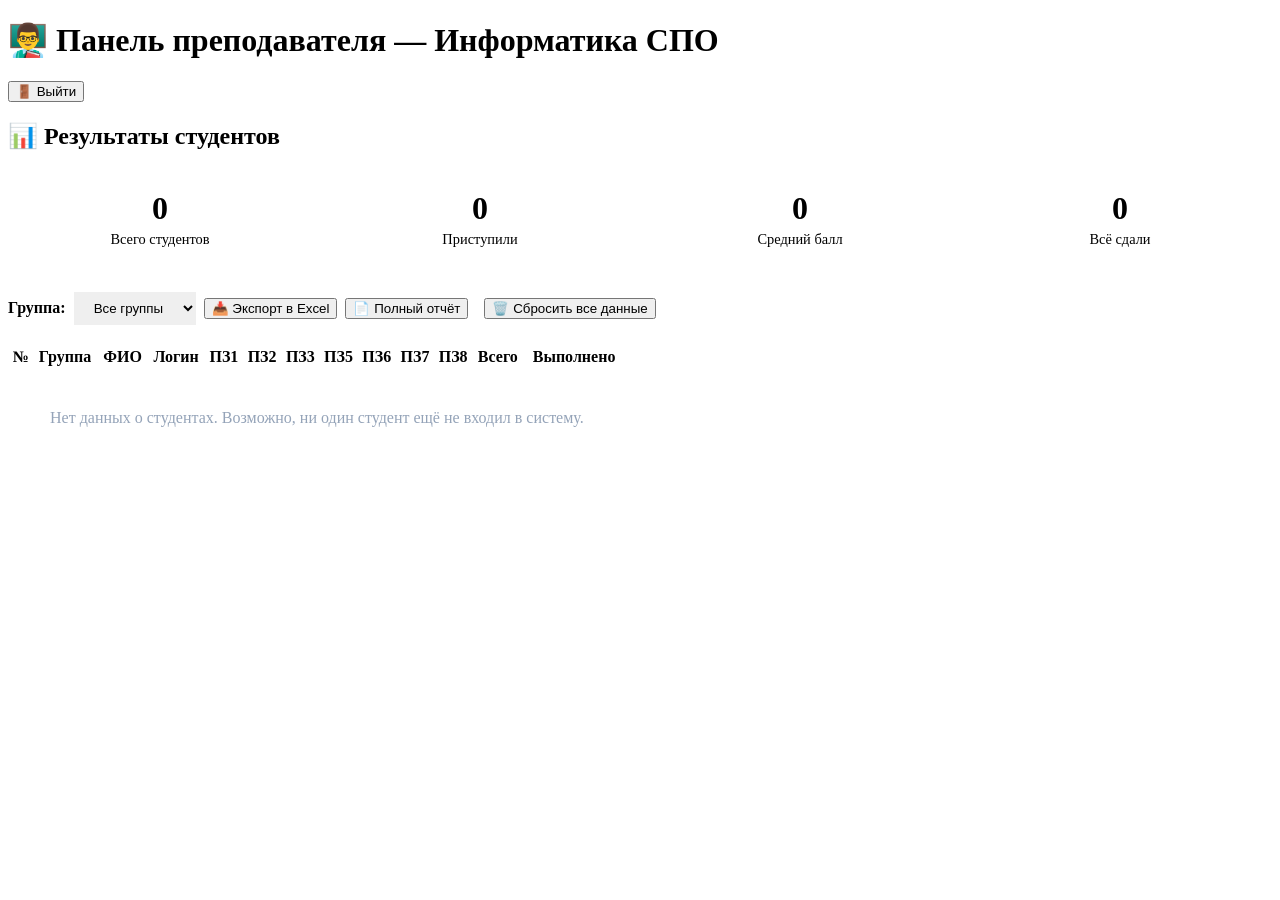
==== admin.html @ 25cdf8a9 "Add files via upload" ====
<!DOCTYPE html>
<html lang="ru">
<head>
    <meta charset="UTF-8">
    <meta name="viewport" content="width=device-width, initial-scale=1.0">
    <title>Панель преподавателя — Информатика СПО</title>
    <link rel="stylesheet" href="css/style.css">
    <style>
        .stats-grid {
            display: grid;
            grid-template-columns: repeat(4, 1fr);
            gap: 16px;
            margin-bottom: 24px;
        }
        .stat-card {
            background: white;
            border: 1px solid var(--border);
            border-radius: var(--radius);
            padding: 20px;
            text-align: center;
        }
        .stat-card .stat-value { font-size: 2em; font-weight: 700; color: var(--primary); }
        .stat-card .stat-label { color: var(--text-secondary); font-size: 0.9em; margin-top: 4px; }
        .group-filter { margin-bottom: 20px; display: flex; gap: 8px; align-items: center; flex-wrap: wrap; }
        .group-filter select { padding: 8px 16px; border: 1px solid var(--border); border-radius: var(--radius-sm); }
        .table-container { overflow-x: auto; }
        .btn-sm { padding: 6px 14px; font-size: 0.85em; }
        .green { color: #059669; font-weight: 600; }
        .yellow { color: #d97706; }
        .red { color: #dc2626; }
        .gray { color: #94a3b8; }
    </style>
</head>
<body>
    <header class="header">
        <h1>👨‍🏫 Панель преподавателя — Информатика СПО</h1>
        <div class="user-block">
            <span id="adminName"></span>
            <button class="btn btn-outline" onclick="logout()">🚪 Выйти</button>
        </div>
    </header>

    <div class="container" style="flex-direction:column;">
        <div class="main-content" style="width:100%;">
            <h2>📊 Результаты студентов</h2>
            
            <!-- Статистика -->
            <div class="stats-grid" id="statsGrid">
                <div class="stat-card">
                    <div class="stat-value" id="statTotal">0</div>
                    <div class="stat-label">Всего студентов</div>
                </div>
                <div class="stat-card">
                    <div class="stat-value" id="statActive">0</div>
                    <div class="stat-label">Приступили</div>
                </div>
                <div class="stat-card">
                    <div class="stat-value" id="statAvg">0</div>
                    <div class="stat-label">Средний балл</div>
                </div>
                <div class="stat-card">
                    <div class="stat-value" id="statDone">0</div>
                    <div class="stat-label">Всё сдали</div>
                </div>
            </div>
            
            <!-- Фильтр по группам -->
            <div class="group-filter">
                <label><b>Группа:</b></label>
                <select id="groupFilter" onchange="renderAll()">
                    <option value="all">Все группы</option>
                    <option value="101">101</option>
                    <option value="102">102</option>
                    <option value="103">103</option>
                    <option value="104">104</option>
                    <option value="105">105</option>
                    <option value="106">106</option>
                    <option value="107">107</option>
                </select>
                
                <button class="btn btn-primary" onclick="exportToCSV()">
                    📥 Экспорт в Excel
                </button>
                <button class="btn btn-secondary" onclick="exportFullReport()">
                    📄 Полный отчёт
                </button>
                <button class="btn btn-danger" onclick="resetAllData()" style="margin-left:8px;">
                    🗑️ Сбросить все данные
                </button>
            </div>
            
            <!-- Таблица результатов -->
            <div class="table-container">
                <table id="resultsTable">
                    <thead>
                        <tr>
                            <th>№</th>
                            <th>Группа</th>
                            <th>ФИО</th>
                            <th>Логин</th>
                            <th>ПЗ1</th>
                            <th>ПЗ2</th>
                            <th>ПЗ3</th>
                            <th>ПЗ5</th>
                            <th>ПЗ6</th>
                            <th>ПЗ7</th>
                            <th>ПЗ8</th>
                            <th>Всего</th>
                            <th>Выполнено</th>
                        </tr>
                    </thead>
                    <tbody id="tableBody">
                        <tr><td colspan="13" style="text-align:center;padding:40px;color:#94a3b8;">
                            Нет данных о студентах. Возможно, ни один студент ещё не входил в систему.
                        </td></tr>
                    </tbody>
                </table>
            </div>
        </div>
    </div>

    <!-- Загружаем список студентов и систему авторизации -->
    <script src="data/students.js"></script>
    <script src="js/auth.js"></script>
    
    <script>
        // Проверка авторизации
        const user = checkAuth();
        if (!user || !user.isAdmin) {
            alert('Доступ запрещён!');
            window.location.href = 'index.html';
        }
        
        document.getElementById('adminName').textContent = user.name;
        
        // Задания
        const TASKS = {
            pz1: { name: 'ПЗ1', max: 16 },
            pz2: { name: 'ПЗ2', max: 15 },
            pz3: { name: 'ПЗ3', max: 24 },
            pz5: { name: 'ПЗ5', max: 5 },
            pz6: { name: 'ПЗ6', max: 5 },
            pz7: { name: 'ПЗ7', max: 16 },
            pz8: { name: 'ПЗ8', max: 20 }
        };
        
        const TOTAL_TASKS = Object.keys(TASKS).length;
        
        // Получение списка студентов с результатами
        function getStudentsWithResults() {
            const students = [];
            
            // Проходим по ВСЕМ студентам из students.js
            for (let [login, userData] of Object.entries(STUDENTS)) {
                if (userData.isAdmin) continue; // пропускаем админа
                
                const results = resultsData[login]?.tasks || {};
                
                // Считаем выполненные задания (те, где баллы > 0)
                let totalDone = 0;
                let totalScore = 0;
                
                Object.entries(TASKS).forEach(([tid, task]) => {
                    if (results[tid] && results[tid].score !== null && results[tid].score !== undefined) {
                        totalDone++;
                        totalScore += results[tid].score;
                    }
                });
                
                students.push({
                    login: login,
                    name: userData.name,
                    group: userData.group,
                    results: results,
                    totalDone: totalDone,
                    totalScore: totalScore,
                    lastLogin: resultsData[login]?.lastLogin || null
                });
            }
            
            // Сортируем: сначала по группе, потом по фамилии
            students.sort((a, b) => {
                if (a.group !== b.group) return a.group.localeCompare(b.group);
                return a.name.localeCompare(b.name);
            });
            
            return students;
        }
        
        // Фильтр по группе
        function filterByGroup(students) {
            const group = document.getElementById('groupFilter').value;
            if (group === 'all') return students;
            return students.filter(s => s.group === group);
        }
        
        // Обновление статистики
        function updateStats(students) {
            const total = students.length;
            const active = students.filter(s => s.totalDone > 0).length;
            const avgScore = total > 0 ? Math.round(students.reduce((sum, s) => sum + s.totalScore, 0) / total) : 0;
            const completed = students.filter(s => s.totalDone === TOTAL_TASKS).length;
            
            document.getElementById('statTotal').textContent = total;
            document.getElementById('statActive').textContent = active;
            document.getElementById('statAvg').textContent = avgScore;
            document.getElementById('statDone').textContent = completed;
        }
        
        // Рендеринг таблицы
        function renderTable(students) {
            if (students.length === 0) {
                document.getElementById('tableBody').innerHTML = `
                    <tr><td colspan="13" style="text-align:center;padding:40px;color:#94a3b8;">
                        Нет студентов в выбранной группе.
                    </td></tr>`;
                return;
            }
            
            let html = '';
            students.forEach((student, i) => {
                html += `<tr>
                    <td>${i + 1}</td>
                    <td><b>${student.group}</b></td>
                    <td style="text-align:left;">${student.name}</td>
                    <td><code>${student.login}</code></td>`;
                
                Object.keys(TASKS).forEach(tid => {
                    const result = student.results[tid];
                    if (result && result.score !== null && result.score !== undefined) {
                        const pct = result.percent || Math.round(result.score / TASKS[tid].max * 100);
                        const cls = pct >= 80 ? 'green' : pct >= 50 ? 'yellow' : 'red';
                        html += `<td class="${cls}">${result.score}/${TASKS[tid].max}</td>`;
                    } else {
                        html += `<td class="gray">—</td>`;
                    }
                });
                
                html += `<td style="font-weight:600;">${student.totalScore}</td>
                    <td>${student.totalDone}/${TOTAL_TASKS}</td>
                </tr>`;
            });
            
            document.getElementById('tableBody').innerHTML = html;
        }
        
        // Главная функция рендеринга
        function renderAll() {
            const allStudents = getStudentsWithResults();
            const filtered = filterByGroup(allStudents);
            updateStats(filtered);
            renderTable(filtered);
        }
        
        // Экспорт в CSV (Excel)
        function exportToCSV() {
            const students = filterByGroup(getStudentsWithResults());
            
            let csv = '\uFEFF№;Группа;ФИО;Логин;';
            Object.values(TASKS).forEach(t => csv += t.name + ';');
            csv += 'Всего баллов;Выполнено\n';
            
            students.forEach((s, i) => {
                csv += `${i+1};${s.group};${s.name};${s.login};`;
                Object.keys(TASKS).forEach(tid => {
                    const r = s.results[tid];
                    csv += (r && r.score !== null ? r.score : '') + ';';
                });
                csv += `${s.totalScore};${s.totalDone}\n`;
            });
            
            downloadFile(csv, 'results.csv', 'text/csv;charset=utf-8;');
        }
        
        // Экспорт полного отчёта
        function exportFullReport() {
            const students = filterByGroup(getStudentsWithResults());
            
            let report = 'ОТЧЁТ ПО УСПЕВАЕМОСТИ\n';
            report += 'Дата: ' + new Date().toLocaleDateString() + '\n';
            report += '='.repeat(50) + '\n\n';
            
            const groups = [...new Set(students.map(s => s.group))].sort();
            
            if (groups.length === 0) {
                report += 'Нет данных для отображения.\n';
            }
            
            groups.forEach(group => {
                report += `ГРУППА ${group}\n${'-'.repeat(30)}\n`;
                const groupStudents = students.filter(s => s.group === group);
                
                groupStudents.forEach((s, i) => {
                    report += `${i+1}. ${s.name} (${s.login})\n`;
                    report += `   Выполнено: ${s.totalDone}/${TOTAL_TASKS}\n`;
                    report += `   Всего баллов: ${s.totalScore}\n`;
                    Object.entries(TASKS).forEach(([tid, task]) => {
                        const r = s.results[tid];
                        const status = (r && r.score !== null) ? `${r.score}/${task.max}` : 'не выполнено';
                        report += `   ${task.name}: ${status}\n`;
                    });
                    report += '\n';
                });
                report += '\n';
            });
            
            downloadFile(report, 'full_report.txt', 'text/plain;charset=utf-8;');
        }
        
        // Сброс всех данных
        function resetAllData() {
            if (!confirm('ВНИМАНИЕ! Будут удалены ВСЕ результаты студентов. Продолжить?')) return;
            if (!confirm('Точно? Это действие нельзя отменить!')) return;
            
            localStorage.removeItem('itResults');
            resultsData = {};
            alert('Все данные сброшены.');
            renderAll();
        }
        
        // Скачивание файла
        function downloadFile(content, filename, type) {
            const blob = new Blob([content], { type });
            const link = document.createElement('a');
            link.href = URL.createObjectURL(blob);
            link.download = filename;
            link.click();
        }
        
        // Загрузка при открытии
        renderAll();
    </script>
</body>
</html>
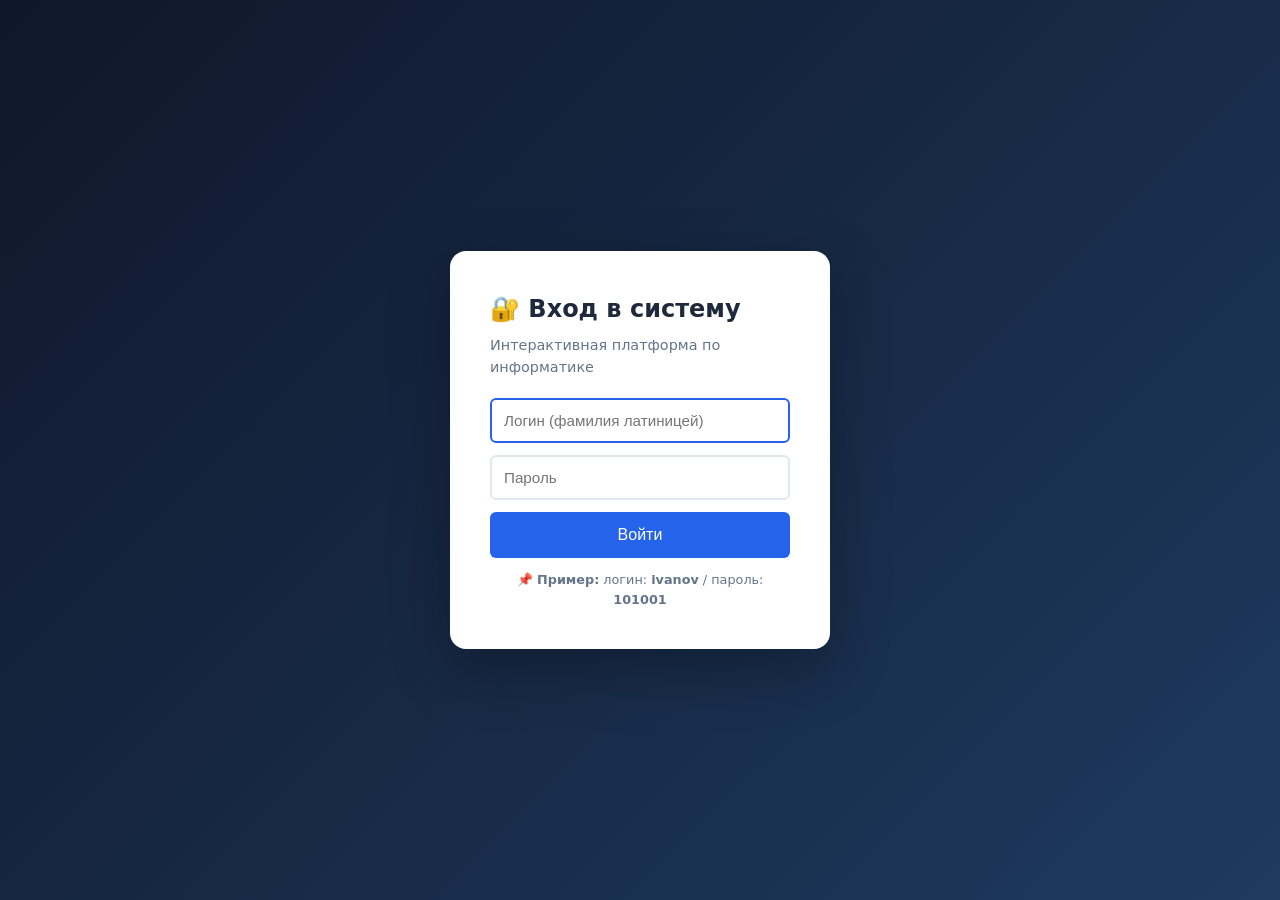
==== commit 77fd1972: "Create admin.html" ====
--- a/admin.html
+++ b/admin.html
@@ -1,334 +1,334 @@
-<!DOCTYPE html>
-<html lang="ru">
-<head>
-    <meta charset="UTF-8">
-    <meta name="viewport" content="width=device-width, initial-scale=1.0">
-    <title>Панель преподавателя — Информатика СПО</title>
-    <link rel="stylesheet" href="css/style.css">
-    <style>
-        .stats-grid {
-            display: grid;
-            grid-template-columns: repeat(4, 1fr);
-            gap: 16px;
-            margin-bottom: 24px;
-        }
-        .stat-card {
-            background: white;
-            border: 1px solid var(--border);
-            border-radius: var(--radius);
-            padding: 20px;
-            text-align: center;
-        }
-        .stat-card .stat-value { font-size: 2em; font-weight: 700; color: var(--primary); }
-        .stat-card .stat-label { color: var(--text-secondary); font-size: 0.9em; margin-top: 4px; }
-        .group-filter { margin-bottom: 20px; display: flex; gap: 8px; align-items: center; flex-wrap: wrap; }
-        .group-filter select { padding: 8px 16px; border: 1px solid var(--border); border-radius: var(--radius-sm); }
-        .table-container { overflow-x: auto; }
-        .btn-sm { padding: 6px 14px; font-size: 0.85em; }
-        .green { color: #059669; font-weight: 600; }
-        .yellow { color: #d97706; }
-        .red { color: #dc2626; }
-        .gray { color: #94a3b8; }
-    </style>
-</head>
-<body>
-    <header class="header">
-        <h1>👨‍🏫 Панель преподавателя — Информатика СПО</h1>
-        <div class="user-block">
-            <span id="adminName"></span>
-            <button class="btn btn-outline" onclick="logout()">🚪 Выйти</button>
-        </div>
-    </header>
-
-    <div class="container" style="flex-direction:column;">
-        <div class="main-content" style="width:100%;">
-            <h2>📊 Результаты студентов</h2>
-            
-            <!-- Статистика -->
-            <div class="stats-grid" id="statsGrid">
-                <div class="stat-card">
-                    <div class="stat-value" id="statTotal">0</div>
-                    <div class="stat-label">Всего студентов</div>
-                </div>
-                <div class="stat-card">
-                    <div class="stat-value" id="statActive">0</div>
-                    <div class="stat-label">Приступили</div>
-                </div>
-                <div class="stat-card">
-                    <div class="stat-value" id="statAvg">0</div>
-                    <div class="stat-label">Средний балл</div>
-                </div>
-                <div class="stat-card">
-                    <div class="stat-value" id="statDone">0</div>
-                    <div class="stat-label">Всё сдали</div>
-                </div>
-            </div>
-            
-            <!-- Фильтр по группам -->
-            <div class="group-filter">
-                <label><b>Группа:</b></label>
-                <select id="groupFilter" onchange="renderAll()">
-                    <option value="all">Все группы</option>
-                    <option value="101">101</option>
-                    <option value="102">102</option>
-                    <option value="103">103</option>
-                    <option value="104">104</option>
-                    <option value="105">105</option>
-                    <option value="106">106</option>
-                    <option value="107">107</option>
-                </select>
-                
-                <button class="btn btn-primary" onclick="exportToCSV()">
-                    📥 Экспорт в Excel
-                </button>
-                <button class="btn btn-secondary" onclick="exportFullReport()">
-                    📄 Полный отчёт
-                </button>
-                <button class="btn btn-danger" onclick="resetAllData()" style="margin-left:8px;">
-                    🗑️ Сбросить все данные
-                </button>
-            </div>
-            
-            <!-- Таблица результатов -->
-            <div class="table-container">
-                <table id="resultsTable">
-                    <thead>
-                        <tr>
-                            <th>№</th>
-                            <th>Группа</th>
-                            <th>ФИО</th>
-                            <th>Логин</th>
-                            <th>ПЗ1</th>
-                            <th>ПЗ2</th>
-                            <th>ПЗ3</th>
-                            <th>ПЗ5</th>
-                            <th>ПЗ6</th>
-                            <th>ПЗ7</th>
-                            <th>ПЗ8</th>
-                            <th>Всего</th>
-                            <th>Выполнено</th>
-                        </tr>
-                    </thead>
-                    <tbody id="tableBody">
-                        <tr><td colspan="13" style="text-align:center;padding:40px;color:#94a3b8;">
-                            Нет данных о студентах. Возможно, ни один студент ещё не входил в систему.
-                        </td></tr>
-                    </tbody>
-                </table>
-            </div>
-        </div>
-    </div>
-
-    <!-- Загружаем список студентов и систему авторизации -->
-    <script src="data/students.js"></script>
-    <script src="js/auth.js"></script>
-    
-    <script>
-        // Проверка авторизации
-        const user = checkAuth();
-        if (!user || !user.isAdmin) {
-            alert('Доступ запрещён!');
-            window.location.href = 'index.html';
-        }
-        
-        document.getElementById('adminName').textContent = user.name;
-        
-        // Задания
-        const TASKS = {
-            pz1: { name: 'ПЗ1', max: 16 },
-            pz2: { name: 'ПЗ2', max: 15 },
-            pz3: { name: 'ПЗ3', max: 24 },
-            pz5: { name: 'ПЗ5', max: 5 },
-            pz6: { name: 'ПЗ6', max: 5 },
-            pz7: { name: 'ПЗ7', max: 16 },
-            pz8: { name: 'ПЗ8', max: 20 }
-        };
-        
-        const TOTAL_TASKS = Object.keys(TASKS).length;
-        
-        // Получение списка студентов с результатами
-        function getStudentsWithResults() {
-            const students = [];
-            
-            // Проходим по ВСЕМ студентам из students.js
-            for (let [login, userData] of Object.entries(STUDENTS)) {
-                if (userData.isAdmin) continue; // пропускаем админа
-                
-                const results = resultsData[login]?.tasks || {};
-                
-                // Считаем выполненные задания (те, где баллы > 0)
-                let totalDone = 0;
-                let totalScore = 0;
-                
-                Object.entries(TASKS).forEach(([tid, task]) => {
-                    if (results[tid] && results[tid].score !== null && results[tid].score !== undefined) {
-                        totalDone++;
-                        totalScore += results[tid].score;
-                    }
-                });
-                
-                students.push({
-                    login: login,
-                    name: userData.name,
-                    group: userData.group,
-                    results: results,
-                    totalDone: totalDone,
-                    totalScore: totalScore,
-                    lastLogin: resultsData[login]?.lastLogin || null
-                });
-            }
-            
-            // Сортируем: сначала по группе, потом по фамилии
-            students.sort((a, b) => {
-                if (a.group !== b.group) return a.group.localeCompare(b.group);
-                return a.name.localeCompare(b.name);
-            });
-            
-            return students;
-        }
-        
-        // Фильтр по группе
-        function filterByGroup(students) {
-            const group = document.getElementById('groupFilter').value;
-            if (group === 'all') return students;
-            return students.filter(s => s.group === group);
-        }
-        
-        // Обновление статистики
-        function updateStats(students) {
-            const total = students.length;
-            const active = students.filter(s => s.totalDone > 0).length;
-            const avgScore = total > 0 ? Math.round(students.reduce((sum, s) => sum + s.totalScore, 0) / total) : 0;
-            const completed = students.filter(s => s.totalDone === TOTAL_TASKS).length;
-            
-            document.getElementById('statTotal').textContent = total;
-            document.getElementById('statActive').textContent = active;
-            document.getElementById('statAvg').textContent = avgScore;
-            document.getElementById('statDone').textContent = completed;
-        }
-        
-        // Рендеринг таблицы
-        function renderTable(students) {
-            if (students.length === 0) {
-                document.getElementById('tableBody').innerHTML = `
-                    <tr><td colspan="13" style="text-align:center;padding:40px;color:#94a3b8;">
-                        Нет студентов в выбранной группе.
-                    </td></tr>`;
-                return;
-            }
-            
-            let html = '';
-            students.forEach((student, i) => {
-                html += `<tr>
-                    <td>${i + 1}</td>
-                    <td><b>${student.group}</b></td>
-                    <td style="text-align:left;">${student.name}</td>
-                    <td><code>${student.login}</code></td>`;
-                
-                Object.keys(TASKS).forEach(tid => {
-                    const result = student.results[tid];
-                    if (result && result.score !== null && result.score !== undefined) {
-                        const pct = result.percent || Math.round(result.score / TASKS[tid].max * 100);
-                        const cls = pct >= 80 ? 'green' : pct >= 50 ? 'yellow' : 'red';
-                        html += `<td class="${cls}">${result.score}/${TASKS[tid].max}</td>`;
-                    } else {
-                        html += `<td class="gray">—</td>`;
-                    }
-                });
-                
-                html += `<td style="font-weight:600;">${student.totalScore}</td>
-                    <td>${student.totalDone}/${TOTAL_TASKS}</td>
-                </tr>`;
-            });
-            
-            document.getElementById('tableBody').innerHTML = html;
-        }
-        
-        // Главная функция рендеринга
-        function renderAll() {
-            const allStudents = getStudentsWithResults();
-            const filtered = filterByGroup(allStudents);
-            updateStats(filtered);
-            renderTable(filtered);
-        }
-        
-        // Экспорт в CSV (Excel)
-        function exportToCSV() {
-            const students = filterByGroup(getStudentsWithResults());
-            
-            let csv = '\uFEFF№;Группа;ФИО;Логин;';
-            Object.values(TASKS).forEach(t => csv += t.name + ';');
-            csv += 'Всего баллов;Выполнено\n';
-            
-            students.forEach((s, i) => {
-                csv += `${i+1};${s.group};${s.name};${s.login};`;
-                Object.keys(TASKS).forEach(tid => {
-                    const r = s.results[tid];
-                    csv += (r && r.score !== null ? r.score : '') + ';';
-                });
-                csv += `${s.totalScore};${s.totalDone}\n`;
-            });
-            
-            downloadFile(csv, 'results.csv', 'text/csv;charset=utf-8;');
-        }
-        
-        // Экспорт полного отчёта
-        function exportFullReport() {
-            const students = filterByGroup(getStudentsWithResults());
-            
-            let report = 'ОТЧЁТ ПО УСПЕВАЕМОСТИ\n';
-            report += 'Дата: ' + new Date().toLocaleDateString() + '\n';
-            report += '='.repeat(50) + '\n\n';
-            
-            const groups = [...new Set(students.map(s => s.group))].sort();
-            
-            if (groups.length === 0) {
-                report += 'Нет данных для отображения.\n';
-            }
-            
-            groups.forEach(group => {
-                report += `ГРУППА ${group}\n${'-'.repeat(30)}\n`;
-                const groupStudents = students.filter(s => s.group === group);
-                
-                groupStudents.forEach((s, i) => {
-                    report += `${i+1}. ${s.name} (${s.login})\n`;
-                    report += `   Выполнено: ${s.totalDone}/${TOTAL_TASKS}\n`;
-                    report += `   Всего баллов: ${s.totalScore}\n`;
-                    Object.entries(TASKS).forEach(([tid, task]) => {
-                        const r = s.results[tid];
-                        const status = (r && r.score !== null) ? `${r.score}/${task.max}` : 'не выполнено';
-                        report += `   ${task.name}: ${status}\n`;
-                    });
-                    report += '\n';
-                });
-                report += '\n';
-            });
-            
-            downloadFile(report, 'full_report.txt', 'text/plain;charset=utf-8;');
-        }
-        
-        // Сброс всех данных
-        function resetAllData() {
-            if (!confirm('ВНИМАНИЕ! Будут удалены ВСЕ результаты студентов. Продолжить?')) return;
-            if (!confirm('Точно? Это действие нельзя отменить!')) return;
-            
-            localStorage.removeItem('itResults');
-            resultsData = {};
-            alert('Все данные сброшены.');
-            renderAll();
-        }
-        
-        // Скачивание файла
-        function downloadFile(content, filename, type) {
-            const blob = new Blob([content], { type });
-            const link = document.createElement('a');
-            link.href = URL.createObjectURL(blob);
-            link.download = filename;
-            link.click();
-        }
-        
-        // Загрузка при открытии
-        renderAll();
-    </script>
-</body>
-</html>+<!DOCTYPE html>
+<html lang="ru">
+<head>
+    <meta charset="UTF-8">
+    <meta name="viewport" content="width=device-width, initial-scale=1.0">
+    <title>Панель преподавателя — Информатика СПО</title>
+    <link rel="stylesheet" href="css/style.css">
+    <style>
+        .stats-grid {
+            display: grid;
+            grid-template-columns: repeat(4, 1fr);
+            gap: 16px;
+            margin-bottom: 24px;
+        }
+        .stat-card {
+            background: white;
+            border: 1px solid var(--border);
+            border-radius: var(--radius);
+            padding: 20px;
+            text-align: center;
+        }
+        .stat-card .stat-value { font-size: 2em; font-weight: 700; color: var(--primary); }
+        .stat-card .stat-label { color: var(--text-secondary); font-size: 0.9em; margin-top: 4px; }
+        .group-filter { margin-bottom: 20px; display: flex; gap: 8px; align-items: center; flex-wrap: wrap; }
+        .group-filter select { padding: 8px 16px; border: 1px solid var(--border); border-radius: var(--radius-sm); }
+        .table-container { overflow-x: auto; }
+        .btn-sm { padding: 6px 14px; font-size: 0.85em; }
+        .green { color: #059669; font-weight: 600; }
+        .yellow { color: #d97706; }
+        .red { color: #dc2626; }
+        .gray { color: #94a3b8; }
+    </style>
+</head>
+<body>
+    <header class="header">
+        <h1>👨‍🏫 Панель преподавателя — Информатика СПО</h1>
+        <div class="user-block">
+            <span id="adminName"></span>
+            <button class="btn btn-outline" onclick="logout()">🚪 Выйти</button>
+        </div>
+    </header>
+
+    <div class="container" style="flex-direction:column;">
+        <div class="main-content" style="width:100%;">
+            <h2>📊 Результаты студентов</h2>
+            
+            <!-- Статистика -->
+            <div class="stats-grid" id="statsGrid">
+                <div class="stat-card">
+                    <div class="stat-value" id="statTotal">0</div>
+                    <div class="stat-label">Всего студентов</div>
+                </div>
+                <div class="stat-card">
+                    <div class="stat-value" id="statActive">0</div>
+                    <div class="stat-label">Приступили</div>
+                </div>
+                <div class="stat-card">
+                    <div class="stat-value" id="statAvg">0</div>
+                    <div class="stat-label">Средний балл</div>
+                </div>
+                <div class="stat-card">
+                    <div class="stat-value" id="statDone">0</div>
+                    <div class="stat-label">Всё сдали</div>
+                </div>
+            </div>
+            
+            <!-- Фильтр по группам -->
+            <div class="group-filter">
+                <label><b>Группа:</b></label>
+                <select id="groupFilter" onchange="renderAll()">
+                    <option value="all">Все группы</option>
+                    <option value="101">101</option>
+                    <option value="102">102</option>
+                    <option value="103">103</option>
+                    <option value="104">104</option>
+                    <option value="105">105</option>
+                    <option value="106">106</option>
+                    <option value="107">107</option>
+                </select>
+                
+                <button class="btn btn-primary" onclick="exportToCSV()">
+                    📥 Экспорт в Excel
+                </button>
+                <button class="btn btn-secondary" onclick="exportFullReport()">
+                    📄 Полный отчёт
+                </button>
+                <button class="btn btn-danger" onclick="resetAllData()" style="margin-left:8px;">
+                    🗑️ Сбросить все данные
+                </button>
+            </div>
+            
+            <!-- Таблица результатов -->
+            <div class="table-container">
+                <table id="resultsTable">
+                    <thead>
+                        <tr>
+                            <th>№</th>
+                            <th>Группа</th>
+                            <th>ФИО</th>
+                            <th>Логин</th>
+                            <th>ПЗ1</th>
+                            <th>ПЗ2</th>
+                            <th>ПЗ3</th>
+                            <th>ПЗ5</th>
+                            <th>ПЗ6</th>
+                            <th>ПЗ7</th>
+                            <th>ПЗ8</th>
+                            <th>Всего</th>
+                            <th>Выполнено</th>
+                        </tr>
+                    </thead>
+                    <tbody id="tableBody">
+                        <tr><td colspan="13" style="text-align:center;padding:40px;color:#94a3b8;">
+                            Нет данных о студентах. Возможно, ни один студент ещё не входил в систему.
+                        </td></tr>
+                    </tbody>
+                </table>
+            </div>
+        </div>
+    </div>
+
+    <!-- Загружаем список студентов и систему авторизации -->
+    <script src="data/students.js"></script>
+    <script src="js/auth.js"></script>
+    
+    <script>
+        // Проверка авторизации
+        const user = checkAuth();
+        if (!user || !user.isAdmin) {
+            alert('Доступ запрещён!');
+            window.location.href = 'index.html';
+        }
+        
+        document.getElementById('adminName').textContent = user.name;
+        
+        // Задания
+        const TASKS = {
+            pz1: { name: 'ПЗ1', max: 16 },
+            pz2: { name: 'ПЗ2', max: 15 },
+            pz3: { name: 'ПЗ3', max: 24 },
+            pz5: { name: 'ПЗ5', max: 5 },
+            pz6: { name: 'ПЗ6', max: 5 },
+            pz7: { name: 'ПЗ7', max: 16 },
+            pz8: { name: 'ПЗ8', max: 20 }
+        };
+        
+        const TOTAL_TASKS = Object.keys(TASKS).length;
+        
+        // Получение списка студентов с результатами
+        function getStudentsWithResults() {
+            const students = [];
+            
+            // Проходим по ВСЕМ студентам из students.js
+            for (let [login, userData] of Object.entries(STUDENTS)) {
+                if (userData.isAdmin) continue; // пропускаем админа
+                
+                const results = resultsData[login]?.tasks || {};
+                
+                // Считаем выполненные задания (те, где баллы > 0)
+                let totalDone = 0;
+                let totalScore = 0;
+                
+                Object.entries(TASKS).forEach(([tid, task]) => {
+                    if (results[tid] && results[tid].score !== null && results[tid].score !== undefined) {
+                        totalDone++;
+                        totalScore += results[tid].score;
+                    }
+                });
+                
+                students.push({
+                    login: login,
+                    name: userData.name,
+                    group: userData.group,
+                    results: results,
+                    totalDone: totalDone,
+                    totalScore: totalScore,
+                    lastLogin: resultsData[login]?.lastLogin || null
+                });
+            }
+            
+            // Сортируем: сначала по группе, потом по фамилии
+            students.sort((a, b) => {
+                if (a.group !== b.group) return a.group.localeCompare(b.group);
+                return a.name.localeCompare(b.name);
+            });
+            
+            return students;
+        }
+        
+        // Фильтр по группе
+        function filterByGroup(students) {
+            const group = document.getElementById('groupFilter').value;
+            if (group === 'all') return students;
+            return students.filter(s => s.group === group);
+        }
+        
+        // Обновление статистики
+        function updateStats(students) {
+            const total = students.length;
+            const active = students.filter(s => s.totalDone > 0).length;
+            const avgScore = total > 0 ? Math.round(students.reduce((sum, s) => sum + s.totalScore, 0) / total) : 0;
+            const completed = students.filter(s => s.totalDone === TOTAL_TASKS).length;
+            
+            document.getElementById('statTotal').textContent = total;
+            document.getElementById('statActive').textContent = active;
+            document.getElementById('statAvg').textContent = avgScore;
+            document.getElementById('statDone').textContent = completed;
+        }
+        
+        // Рендеринг таблицы
+        function renderTable(students) {
+            if (students.length === 0) {
+                document.getElementById('tableBody').innerHTML = `
+                    <tr><td colspan="13" style="text-align:center;padding:40px;color:#94a3b8;">
+                        Нет студентов в выбранной группе.
+                    </td></tr>`;
+                return;
+            }
+            
+            let html = '';
+            students.forEach((student, i) => {
+                html += `<tr>
+                    <td>${i + 1}</td>
+                    <td><b>${student.group}</b></td>
+                    <td style="text-align:left;">${student.name}</td>
+                    <td><code>${student.login}</code></td>`;
+                
+                Object.keys(TASKS).forEach(tid => {
+                    const result = student.results[tid];
+                    if (result && result.score !== null && result.score !== undefined) {
+                        const pct = result.percent || Math.round(result.score / TASKS[tid].max * 100);
+                        const cls = pct >= 80 ? 'green' : pct >= 50 ? 'yellow' : 'red';
+                        html += `<td class="${cls}">${result.score}/${TASKS[tid].max}</td>`;
+                    } else {
+                        html += `<td class="gray">—</td>`;
+                    }
+                });
+                
+                html += `<td style="font-weight:600;">${student.totalScore}</td>
+                    <td>${student.totalDone}/${TOTAL_TASKS}</td>
+                </tr>`;
+            });
+            
+            document.getElementById('tableBody').innerHTML = html;
+        }
+        
+        // Главная функция рендеринга
+        function renderAll() {
+            const allStudents = getStudentsWithResults();
+            const filtered = filterByGroup(allStudents);
+            updateStats(filtered);
+            renderTable(filtered);
+        }
+        
+        // Экспорт в CSV (Excel)
+        function exportToCSV() {
+            const students = filterByGroup(getStudentsWithResults());
+            
+            let csv = '\uFEFF№;Группа;ФИО;Логин;';
+            Object.values(TASKS).forEach(t => csv += t.name + ';');
+            csv += 'Всего баллов;Выполнено\n';
+            
+            students.forEach((s, i) => {
+                csv += `${i+1};${s.group};${s.name};${s.login};`;
+                Object.keys(TASKS).forEach(tid => {
+                    const r = s.results[tid];
+                    csv += (r && r.score !== null ? r.score : '') + ';';
+                });
+                csv += `${s.totalScore};${s.totalDone}\n`;
+            });
+            
+            downloadFile(csv, 'results.csv', 'text/csv;charset=utf-8;');
+        }
+        
+        // Экспорт полного отчёта
+        function exportFullReport() {
+            const students = filterByGroup(getStudentsWithResults());
+            
+            let report = 'ОТЧЁТ ПО УСПЕВАЕМОСТИ\n';
+            report += 'Дата: ' + new Date().toLocaleDateString() + '\n';
+            report += '='.repeat(50) + '\n\n';
+            
+            const groups = [...new Set(students.map(s => s.group))].sort();
+            
+            if (groups.length === 0) {
+                report += 'Нет данных для отображения.\n';
+            }
+            
+            groups.forEach(group => {
+                report += `ГРУППА ${group}\n${'-'.repeat(30)}\n`;
+                const groupStudents = students.filter(s => s.group === group);
+                
+                groupStudents.forEach((s, i) => {
+                    report += `${i+1}. ${s.name} (${s.login})\n`;
+                    report += `   Выполнено: ${s.totalDone}/${TOTAL_TASKS}\n`;
+                    report += `   Всего баллов: ${s.totalScore}\n`;
+                    Object.entries(TASKS).forEach(([tid, task]) => {
+                        const r = s.results[tid];
+                        const status = (r && r.score !== null) ? `${r.score}/${task.max}` : 'не выполнено';
+                        report += `   ${task.name}: ${status}\n`;
+                    });
+                    report += '\n';
+                });
+                report += '\n';
+            });
+            
+            downloadFile(report, 'full_report.txt', 'text/plain;charset=utf-8;');
+        }
+        
+        // Сброс всех данных
+        function resetAllData() {
+            if (!confirm('ВНИМАНИЕ! Будут удалены ВСЕ результаты студентов. Продолжить?')) return;
+            if (!confirm('Точно? Это действие нельзя отменить!')) return;
+            
+            localStorage.removeItem('itResults');
+            resultsData = {};
+            alert('Все данные сброшены.');
+            renderAll();
+        }
+        
+        // Скачивание файла
+        function downloadFile(content, filename, type) {
+            const blob = new Blob([content], { type });
+            const link = document.createElement('a');
+            link.href = URL.createObjectURL(blob);
+            link.download = filename;
+            link.click();
+        }
+        
+        // Загрузка при открытии
+        renderAll();
+    </script>
+</body>
+</html>
--- a/css/style.css
+++ b/css/style.css
@@ -0,0 +1,54 @@
+:root{--primary:#2563eb;--success:#059669;--danger:#dc2626;--warning:#d97706;--bg:#f1f5f9;--card:#fff;--text:#1e293b;--text-secondary:#64748b;--border:#e2e8f0;--radius:12px;--radius-sm:8px}
+*{margin:0;padding:0;box-sizing:border-box}
+body{font-family:'Segoe UI',system-ui,sans-serif;background:var(--bg);color:var(--text);min-height:100vh;line-height:1.5}
+.header{background:linear-gradient(135deg,#1e293b,#334155);color:#fff;padding:16px 24px;display:flex;justify-content:space-between;align-items:center;position:sticky;top:0;z-index:100;box-shadow:0 2px 8px rgba(0,0,0,.2)}
+.header h1{font-size:1.2em}
+.user-block{display:flex;align-items:center;gap:12px;font-size:.9em}
+.container{max-width:1300px;margin:20px auto;padding:0 20px;display:flex;gap:20px}
+.sidebar{width:260px;background:var(--card);border-radius:var(--radius);box-shadow:0 1px 3px rgba(0,0,0,.08);padding:16px;flex-shrink:0;position:sticky;top:80px;max-height:calc(100vh - 120px);overflow-y:auto}
+.sidebar h3{margin-bottom:12px;font-size:1em}
+.nav-list{list-style:none}
+.nav-list li{margin-bottom:4px}
+.nav-list a{display:block;padding:10px 14px;color:var(--text);text-decoration:none;border-radius:6px;font-size:.85em;transition:.2s;border:1px solid transparent}
+.nav-list a:hover{background:#e2e8f0}
+.nav-list a.active{background:var(--primary);color:#fff}
+.section-title{font-size:.75em;color:var(--text-secondary);font-weight:700;text-transform:uppercase;letter-spacing:.5px;padding:14px 14px 6px}
+.main-content{flex:1;background:var(--card);border-radius:var(--radius);box-shadow:0 1px 3px rgba(0,0,0,.08);padding:24px;min-height:500px}
+.btn{padding:8px 16px;border:none;border-radius:6px;cursor:pointer;font-size:.9em;font-weight:500;transition:.2s;display:inline-block;text-align:center}
+.btn-primary{background:var(--primary);color:#fff}
+.btn-primary:hover{background:#1d4ed8}
+.btn-success{background:var(--success);color:#fff}
+.btn-danger{background:var(--danger);color:#fff}
+.btn-secondary{background:#64748b;color:#fff}
+.btn-outline{background:0 0;color:#fff;border:1px solid rgba(255,255,255,.4)}
+.btn-outline:hover{background:rgba(255,255,255,.1)}
+.btn-sm{padding:5px 12px;font-size:.8em}
+.btn-block{width:100%}
+.auth-screen{display:flex;justify-content:center;align-items:center;min-height:100vh;background:linear-gradient(135deg,#0f172a,#1e3a5f)}
+.auth-box{background:#fff;padding:40px;border-radius:16px;box-shadow:0 20px 60px rgba(0,0,0,.3);width:380px}
+.auth-box h2{margin-bottom:8px}
+.subtitle{color:var(--text-secondary);margin-bottom:20px;font-size:.9em}
+.form-control{width:100%;padding:12px;margin-bottom:12px;border:2px solid var(--border);border-radius:6px;font-size:.95em}
+.form-control:focus{border-color:var(--primary);outline:0}
+.error-msg{color:var(--danger);font-size:.85em;margin-bottom:12px;display:none}
+table{width:100%;border-collapse:collapse;margin-top:12px}
+th,td{border:1px solid var(--border);padding:10px 12px;text-align:center;font-size:.9em}
+th{background:#f8fafc;font-weight:600}
+.progress-bar{background:#e2e8f0;border-radius:6px;height:8px;overflow:hidden;min-width:60px}
+.progress-fill{height:8px;border-radius:6px;transition:width .3s}
+.bg-green{background:var(--success)}.bg-yellow{background:var(--warning)}.bg-red{background:var(--danger)}
+.badge{padding:3px 8px;border-radius:10px;font-size:.7em;font-weight:600}
+.badge-success{background:#ecfdf5;color:#065f46}.badge-warning{background:#fffbeb;color:#92400e}.badge-danger{background:#fef2f2;color:#991b1b}.badge-secondary{background:#f1f5f9;color:#475569}
+.card{background:var(--card);border:1px solid var(--border);border-radius:var(--radius);padding:16px;margin-bottom:12px}
+.grid{display:grid;gap:16px}.grid-2{grid-template-columns:1fr 1fr}
+@media(max-width:768px){.grid-2{grid-template-columns:1fr}.container{flex-direction:column}.sidebar{width:100%;position:static;max-height:none}}
+.file-tree{font-family:'Courier New',monospace;font-size:13px;white-space:pre;line-height:1.7;padding:12px;background:#f8fafc;border:1px solid var(--border);border-radius:6px;min-height:200px;overflow-x:auto}
+.action-btns{display:flex;gap:6px;flex-wrap:wrap;margin-top:10px}
+.action-btns button{padding:6px 12px;background:#fff;border:1px solid var(--border);border-radius:6px;cursor:pointer;font-size:.85em}.action-btns button:hover{background:#e2e8f0}
+.checklist{list-style:none}.checklist li{padding:8px 12px;margin:3px 0;border-radius:6px;font-size:.9em;border:1px solid transparent}
+.checklist .done{background:#ecfdf5;border-color:#a7f3d0;color:#065f46}.checklist .pending{background:#f8fafc;border-color:var(--border);color:#64748b}
+.status-box{padding:12px;background:#f8fafc;border-radius:6px;margin-top:10px;text-align:center;border:1px solid var(--border)}
+.text-center{text-align:center}.text-muted{color:var(--text-secondary)}.mt-1{margin-top:6px}.mt-2{margin-top:12px}.mt-3{margin-top:18px}.mb-1{margin-bottom:6px}.mb-2{margin-bottom:12px}
+.green{color:#059669;font-weight:600}.yellow{color:#d97706}.red{color:#dc2626}.gray{color:#94a3b8}
+.stats-grid{display:grid;grid-template-columns:repeat(4,1fr);gap:12px;margin-bottom:20px}
+.stat-card{background:#fff;border:1px solid var(--border);border-radius:var(--radius);padding:16px;text-align:center}.stat-value{font-size:1.8em;font-weight:700;color:var(--primary)}.stat-label{color:var(--text-secondary);font-size:.8em;margin-top:4px}
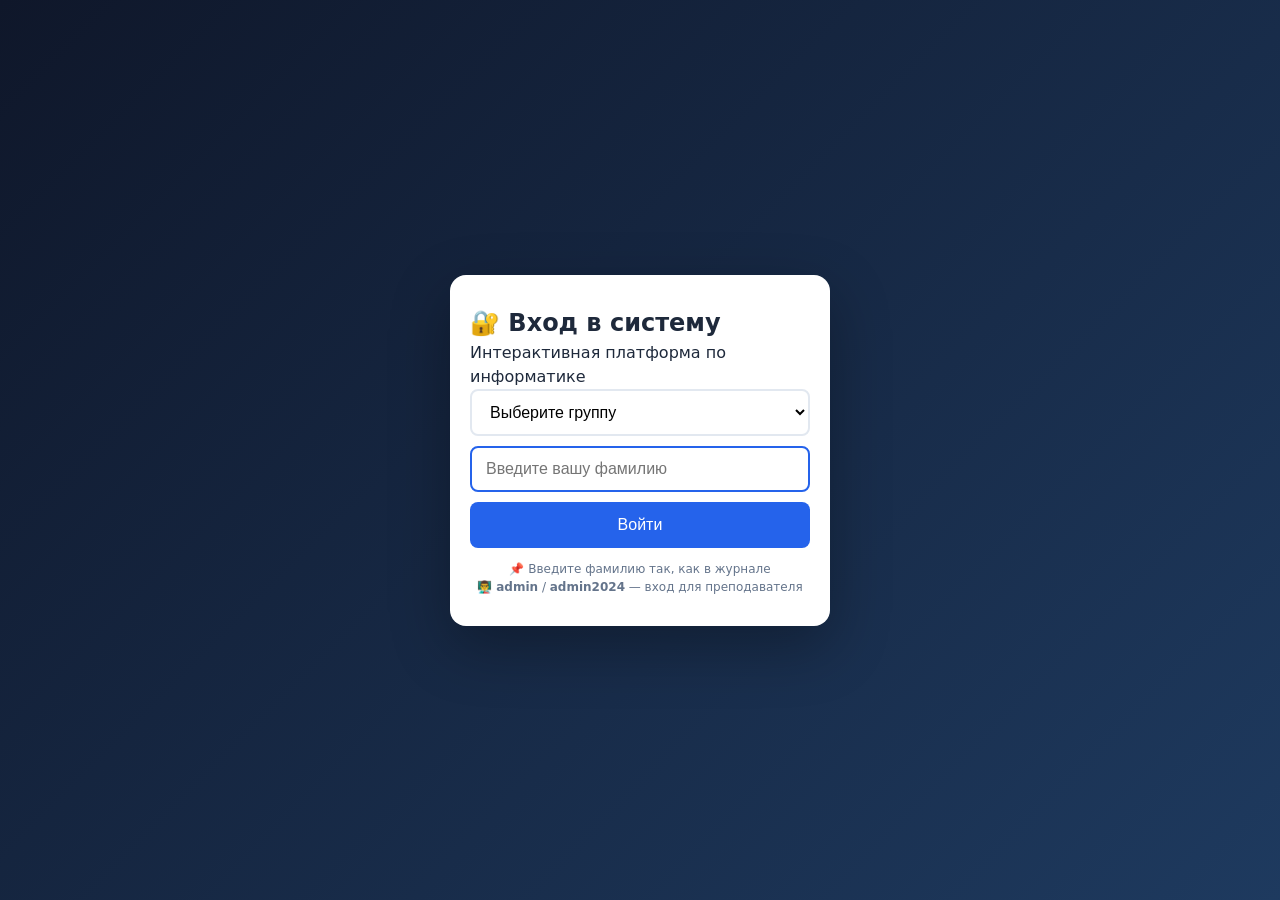
==== commit 8ad71a2d: "Update admin.html" ====
--- a/admin.html
+++ b/admin.html
@@ -6,29 +6,21 @@
     <title>Панель преподавателя — Информатика СПО</title>
     <link rel="stylesheet" href="css/style.css">
     <style>
-        .stats-grid {
-            display: grid;
-            grid-template-columns: repeat(4, 1fr);
-            gap: 16px;
-            margin-bottom: 24px;
-        }
-        .stat-card {
-            background: white;
-            border: 1px solid var(--border);
-            border-radius: var(--radius);
-            padding: 20px;
-            text-align: center;
-        }
-        .stat-card .stat-value { font-size: 2em; font-weight: 700; color: var(--primary); }
-        .stat-card .stat-label { color: var(--text-secondary); font-size: 0.9em; margin-top: 4px; }
-        .group-filter { margin-bottom: 20px; display: flex; gap: 8px; align-items: center; flex-wrap: wrap; }
-        .group-filter select { padding: 8px 16px; border: 1px solid var(--border); border-radius: var(--radius-sm); }
-        .table-container { overflow-x: auto; }
-        .btn-sm { padding: 6px 14px; font-size: 0.85em; }
-        .green { color: #059669; font-weight: 600; }
-        .yellow { color: #d97706; }
-        .red { color: #dc2626; }
-        .gray { color: #94a3b8; }
+        .stats-grid { display:grid; grid-template-columns:repeat(4,1fr); gap:16px; margin-bottom:24px; }
+        .stat-card { background:white; border:1px solid var(--border); border-radius:var(--radius); padding:20px; text-align:center; }
+        .stat-card .stat-value { font-size:2em; font-weight:700; color:var(--primary); }
+        .stat-card .stat-label { color:var(--text-secondary); font-size:0.9em; margin-top:4px; }
+        .group-filter { margin-bottom:20px; display:flex; gap:8px; align-items:center; flex-wrap:wrap; }
+        .group-filter select { padding:8px 16px; border:1px solid var(--border); border-radius:var(--radius-sm); }
+        .table-container { overflow-x:auto; }
+        .btn-sm { padding:6px 14px; font-size:0.85em; }
+        .progress-bar { background:#e2e8f0; border-radius:4px; height:6px; overflow:hidden; margin-top:4px; }
+        .progress-fill { height:6px; border-radius:4px; }
+        .fill-green { background:#059669; } .fill-yellow { background:#d97706; } .fill-red { background:#dc2626; }
+        .avg-5 { color:#059669; font-weight:700; } .avg-4 { color:#2563eb; font-weight:700; }
+        .avg-3 { color:#d97706; font-weight:700; } .avg-2 { color:#dc2626; font-weight:700; }
+        .badge-absent { background:#fef9c3; color:#854d0e; padding:2px 6px; border-radius:6px; font-size:0.8em; }
+        .badge-debt { background:#fef2f2; color:#991b1b; padding:2px 6px; border-radius:6px; font-size:0.8em; }
     </style>
 </head>
 <body>
@@ -36,39 +28,25 @@
         <h1>👨‍🏫 Панель преподавателя — Информатика СПО</h1>
         <div class="user-block">
             <span id="adminName"></span>
-            <button class="btn btn-outline" onclick="logout()">🚪 Выйти</button>
+            <button class="btn btn-outline" onclick="doLogout()">🚪 Выйти</button>
         </div>
     </header>
-
+ 
     <div class="container" style="flex-direction:column;">
         <div class="main-content" style="width:100%;">
             <h2>📊 Результаты студентов</h2>
-            
-            <!-- Статистика -->
-            <div class="stats-grid" id="statsGrid">
-                <div class="stat-card">
-                    <div class="stat-value" id="statTotal">0</div>
-                    <div class="stat-label">Всего студентов</div>
-                </div>
-                <div class="stat-card">
-                    <div class="stat-value" id="statActive">0</div>
-                    <div class="stat-label">Приступили</div>
-                </div>
-                <div class="stat-card">
-                    <div class="stat-value" id="statAvg">0</div>
-                    <div class="stat-label">Средний балл</div>
-                </div>
-                <div class="stat-card">
-                    <div class="stat-value" id="statDone">0</div>
-                    <div class="stat-label">Всё сдали</div>
-                </div>
+ 
+            <div class="stats-grid">
+                <div class="stat-card"><div class="stat-value" id="statTotal">0</div><div class="stat-label">Всего студентов</div></div>
+                <div class="stat-card"><div class="stat-value" id="statAvg">—</div><div class="stat-label">Средний балл</div></div>
+                <div class="stat-card"><div class="stat-value" id="statDebts">0</div><div class="stat-label">С долгами</div></div>
+                <div class="stat-card"><div class="stat-value" id="statAbsents">0</div><div class="stat-label">С пропусками</div></div>
             </div>
-            
-            <!-- Фильтр по группам -->
+ 
             <div class="group-filter">
                 <label><b>Группа:</b></label>
-                <select id="groupFilter" onchange="renderAll()">
-                    <option value="all">Все группы</option>
+                <select id="groupSelect" onchange="loadGroup()">
+                    <option value="">— выберите группу —</option>
                     <option value="101">101</option>
                     <option value="102">102</option>
                     <option value="103">103</option>
@@ -76,259 +54,269 @@
                     <option value="105">105</option>
                     <option value="106">106</option>
                     <option value="107">107</option>
+                    <option value="108">108</option>
                 </select>
-                
-                <button class="btn btn-primary" onclick="exportToCSV()">
-                    📥 Экспорт в Excel
-                </button>
-                <button class="btn btn-secondary" onclick="exportFullReport()">
-                    📄 Полный отчёт
-                </button>
-                <button class="btn btn-danger" onclick="resetAllData()" style="margin-left:8px;">
-                    🗑️ Сбросить все данные
-                </button>
+                <button class="btn btn-secondary btn-sm" onclick="loadGroup(true)">🔄 Обновить</button>
+                <button class="btn btn-primary btn-sm" onclick="exportToExcel()">📥 Выгрузить в Excel</button>
             </div>
-            
-            <!-- Таблица результатов -->
+ 
             <div class="table-container">
-                <table id="resultsTable">
+                <table id="resultsTable" style="width:100%;border-collapse:collapse;background:white;border-radius:var(--radius);overflow:hidden;box-shadow:0 1px 3px rgba(0,0,0,0.08);">
                     <thead>
-                        <tr>
-                            <th>№</th>
-                            <th>Группа</th>
-                            <th>ФИО</th>
-                            <th>Логин</th>
-                            <th>ПЗ1</th>
-                            <th>ПЗ2</th>
-                            <th>ПЗ3</th>
-                            <th>ПЗ5</th>
-                            <th>ПЗ6</th>
-                            <th>ПЗ7</th>
-                            <th>ПЗ8</th>
-                            <th>Всего</th>
-                            <th>Выполнено</th>
+                        <tr id="tableHead">
+                            <th style="background:#1e293b;color:white;padding:10px 12px;text-align:left;">№</th>
+                            <th style="background:#1e293b;color:white;padding:10px 12px;text-align:left;">ФИО</th>
+                            <th style="background:#1e293b;color:white;padding:10px 12px;text-align:left;">Сдано</th>
+                            <th style="background:#1e293b;color:white;padding:10px 12px;text-align:left;">Ср. балл</th>
+                            <th style="background:#1e293b;color:white;padding:10px 12px;text-align:left;">Долги</th>
+                            <th style="background:#1e293b;color:white;padding:10px 12px;text-align:left;">Пропуски</th>
+                            <th style="background:#1e293b;color:white;padding:10px 12px;text-align:left;">Прогресс</th>
                         </tr>
                     </thead>
                     <tbody id="tableBody">
-                        <tr><td colspan="13" style="text-align:center;padding:40px;color:#94a3b8;">
-                            Нет данных о студентах. Возможно, ни один студент ещё не входил в систему.
-                        </td></tr>
+                        <tr><td colspan="7" style="text-align:center;padding:40px;color:#94a3b8;">Выберите группу</td></tr>
                     </tbody>
                 </table>
             </div>
         </div>
     </div>
-
-    <!-- Загружаем список студентов и систему авторизации -->
-    <script src="data/students.js"></script>
+ 
     <script src="js/auth.js"></script>
-    
     <script>
-        // Проверка авторизации
-        const user = checkAuth();
-        if (!user || !user.isAdmin) {
-            alert('Доступ запрещён!');
-            window.location.href = 'index.html';
-        }
-        
+        var user = checkAuth();
+        if (!user || !user.isAdmin) { alert('Доступ запрещён!'); window.location.href = 'index.html'; }
         document.getElementById('adminName').textContent = user.name;
-        
-        // Задания
-        const TASKS = {
-            pz1: { name: 'ПЗ1', max: 16 },
-            pz2: { name: 'ПЗ2', max: 15 },
-            pz3: { name: 'ПЗ3', max: 24 },
-            pz5: { name: 'ПЗ5', max: 5 },
-            pz6: { name: 'ПЗ6', max: 5 },
-            pz7: { name: 'ПЗ7', max: 16 },
-            pz8: { name: 'ПЗ8', max: 20 }
+ 
+        var SHEET_IDS = {
+            '101':'1e4fcZ6J6fHfsvb6xca8lP5AwSRT2t7b02GcHEZfTmwU',
+            '102':'1AeNAFAkY1EDD4NfVUmk04j2nqZK3l2ltdXuDNX6bB-Q',
+            '103':'1LSe4uS98lWDNyjigS028Kn4lV42u7N2DUjyJo3y3RHc',
+            '104':'1Z8uVSazOeBtclHgIBsYEBFCD_RikTjPzQyjyAZF2t3Y',
+            '105':'1Zga2Kn2BjzL1RCidFiNDbDtQF7IbLZzdZ8AE7AXM9fw',
+            '106':'1fNXJCnmJ_szR50v2RfPKx_xR2gHDL44hr7SxHI1oLgo',
+            '107':'1m-D6b57CdSPDEw6vcevvVMB4twmJReLa8xS4qyMFJ2Y',
+            '108':'1qwWCSk-EDVq1amZ3Hn8fKsJULBkthr8lr9_x68vjlsY'
         };
         
-        const TOTAL_TASKS = Object.keys(TASKS).length;
-        
-        // Получение списка студентов с результатами
-        function getStudentsWithResults() {
-            const students = [];
-            
-            // Проходим по ВСЕМ студентам из students.js
-            for (let [login, userData] of Object.entries(STUDENTS)) {
-                if (userData.isAdmin) continue; // пропускаем админа
-                
-                const results = resultsData[login]?.tasks || {};
-                
-                // Считаем выполненные задания (те, где баллы > 0)
-                let totalDone = 0;
-                let totalScore = 0;
-                
-                Object.entries(TASKS).forEach(([tid, task]) => {
-                    if (results[tid] && results[tid].score !== null && results[tid].score !== undefined) {
-                        totalDone++;
-                        totalScore += results[tid].score;
-                    }
+        var PZ_FIXED = [
+            { col: 4, name: 'Вх.кон', single: true },
+            { col: 6, name: '1' }, { col: 8, name: '2' }, { col: 10, name: '3' },
+            { col: 36, name: 'Excel', single: true }
+        ];
+ 
+        function getVal(cell) {
+            if (!cell) return '';
+            var v = cell.v;
+            if (v === null || v === undefined) v = cell.f || '';
+            return String(v).trim();
+        }
+ 
+        function parsePZ(text) {
+            var json = JSON.parse(text.substring(text.indexOf('{'), text.lastIndexOf('}') + 1));
+            var rows = json.table.rows;
+            var headerRow = rows[0] ? rows[0].c : [];
+            var taskCols = PZ_FIXED.map(function(c){ return Object.assign({}, c); });
+            for (var c = 0; c < headerRow.length; c++) {
+                var cell = headerRow[c];
+                var raw = cell ? (cell.v !== null && cell.v !== undefined ? cell.v : (cell.f || '')) : '';
+                var val = String(raw).trim().split('\n')[0].split(' ')[0].trim();
+                if (/^\d+$/.test(val)) taskCols.push({ col: c, name: val });
+            }
+            taskCols.sort(function(a, b) {
+                var an = parseInt(a.name), bn = parseInt(b.name);
+                if (isNaN(an) && isNaN(bn)) return 0;
+                if (isNaN(an)) return -1; if (isNaN(bn)) return 1;
+                return an - bn;
+            });
+            var students = [];
+            for (var i = 1; i < rows.length; i++) {
+                var cells = rows[i].c;
+                if (!cells) continue;
+                var fio = cells[3] ? String(cells[3].v || '').trim() : '';
+                if (!fio) continue;
+                var tasks = {};
+                taskCols.forEach(function(tc) {
+                    if (tc.single) tasks[tc.name] = { status: '', grade: getVal(cells[tc.col]) };
+                    else tasks['ПЗ ' + tc.name] = { status: getVal(cells[tc.col]), grade: getVal(cells[tc.col + 1]) };
                 });
-                
-                students.push({
-                    login: login,
-                    name: userData.name,
-                    group: userData.group,
-                    results: results,
-                    totalDone: totalDone,
-                    totalScore: totalScore,
-                    lastLogin: resultsData[login]?.lastLogin || null
+                students.push({ fio: fio, tasks: tasks });
+            }
+            return { students: students, count: taskCols.length };
+        }
+ 
+        function parseLR(text) {
+            var data = JSON.parse(text);
+            var students = [];
+
+            var taskCols = [
+                { col: 4,  name: '1' }, { col: 6,  name: '2' }, { col: 8,  name: '3' },
+                { col: 10, name: '4' }, { col: 12, name: '5' }, { col: 14, name: '6' }, { col: 16, name: '7' }
+            ];
+
+            var headerRow = data[1] || [];
+            for (var c = 0; c < headerRow.length; c++) {
+                var val = String(headerRow[c] || '').trim().split('\n')[0].trim();
+                if (/^\d+$/.test(val) && parseInt(val) >= 8) {
+                    taskCols.push({ col: c, name: val });
+                }
+            }
+            taskCols.sort(function(a, b){ return parseInt(a.name) - parseInt(b.name); });
+
+            for (var i = 2; i < data.length; i++) {
+                var row = data[i];
+                var fio = row[3] ? String(row[3]).trim() : '';
+                if (!fio) continue;
+                var tasks = {};
+                taskCols.forEach(function(tc) {
+                    var status = String(row[tc.col] || '').trim();
+                    var grade = String(row[tc.col + 1] || '').trim();
+                    tasks['ЛР ' + tc.name] = { status: status, grade: grade };  
                 });
-            }
-            
-            // Сортируем: сначала по группе, потом по фамилии
-            students.sort((a, b) => {
-                if (a.group !== b.group) return a.group.localeCompare(b.group);
-                return a.name.localeCompare(b.name);
-            });
-            
-            return students;
-        }
-        
-        // Фильтр по группе
-        function filterByGroup(students) {
-            const group = document.getElementById('groupFilter').value;
-            if (group === 'all') return students;
-            return students.filter(s => s.group === group);
-        }
-        
-        // Обновление статистики
-        function updateStats(students) {
-            const total = students.length;
-            const active = students.filter(s => s.totalDone > 0).length;
-            const avgScore = total > 0 ? Math.round(students.reduce((sum, s) => sum + s.totalScore, 0) / total) : 0;
-            const completed = students.filter(s => s.totalDone === TOTAL_TASKS).length;
-            
-            document.getElementById('statTotal').textContent = total;
-            document.getElementById('statActive').textContent = active;
-            document.getElementById('statAvg').textContent = avgScore;
-            document.getElementById('statDone').textContent = completed;
-        }
-        
-        // Рендеринг таблицы
-        function renderTable(students) {
-            if (students.length === 0) {
-                document.getElementById('tableBody').innerHTML = `
-                    <tr><td colspan="13" style="text-align:center;padding:40px;color:#94a3b8;">
-                        Нет студентов в выбранной группе.
-                    </td></tr>`;
-                return;
-            }
-            
-            let html = '';
-            students.forEach((student, i) => {
-                html += `<tr>
-                    <td>${i + 1}</td>
-                    <td><b>${student.group}</b></td>
-                    <td style="text-align:left;">${student.name}</td>
-                    <td><code>${student.login}</code></td>`;
-                
-                Object.keys(TASKS).forEach(tid => {
-                    const result = student.results[tid];
-                    if (result && result.score !== null && result.score !== undefined) {
-                        const pct = result.percent || Math.round(result.score / TASKS[tid].max * 100);
-                        const cls = pct >= 80 ? 'green' : pct >= 50 ? 'yellow' : 'red';
-                        html += `<td class="${cls}">${result.score}/${TASKS[tid].max}</td>`;
-                    } else {
-                        html += `<td class="gray">—</td>`;
-                    }
+                students.push({ fio: fio, tasks: tasks });
+            }
+            return { students: students, count: taskCols.length };
+        }
+ 
+        function calcStudent(tasks) {
+            var all = Object.values(tasks);
+            var grades = [], debts = 0, absents = 0, done = 0;
+            all.forEach(function(t) {
+                var g = t.grade || '', s = t.status || '';
+                var isAbsent = g === 'н' || g === 'Н' || g === 'н/б' || s === 'н' || s === 'Н' || s === 'н/б';
+                var hasGrade = g && !isNaN(parseFloat(g)) && parseFloat(g) > 0;
+                var isDone = hasGrade && s !== '2';
+                if (isAbsent) { absents++; if (hasGrade) { grades.push(parseFloat(g)); done++; } }
+                else if (isDone) { grades.push(parseFloat(g)); done++; }
+                else debts++;
+            });
+            var avg = grades.length ? Math.round(grades.reduce(function(a,b){return a+b;},0)/grades.length*10)/10 : 0;
+            return { done: done, total: all.length, debts: debts, absents: absents, avg: avg };
+        }
+ 
+        function avgClass(avg) {
+            if (!avg) return '';
+            if (avg >= 4.5) return 'avg-5';
+            if (avg >= 3.5) return 'avg-4';
+            if (avg >= 2.5) return 'avg-3';
+            return 'avg-2';
+        }
+ 
+        function loadGroup(forceRefresh) {
+            var group = document.getElementById('groupSelect').value;
+            if (!group) return;
+ 
+            var cacheKey = 'admin_cache_' + group;
+            if (!forceRefresh) {
+                var cached = sessionStorage.getItem(cacheKey);
+                if (cached) { renderTable(JSON.parse(cached)); return; }
+            }
+ 
+            document.getElementById('tableBody').innerHTML = '<tr><td colspan="7" style="text-align:center;padding:40px;color:#94a3b8;">🔄 Загружаем данные группы ' + group + '...</td></tr>';
+ 
+            var sheetId = SHEET_IDS[group];
+            var scriptUrl = 'https://script.google.com/macros/s/AKfycbxYSBWV0DTfqlKEvi_gQjjUNxUfCNs7CF5zgZoKSKqpS8LLCSdUxWDwMENaQduf9gEv/exec';
+            var fetches = [
+                fetch('https://docs.google.com/spreadsheets/d/' + sheetId + '/gviz/tq?tqx=out:json&sheet=%D0%9F%D0%97&r=' + Date.now()).then(function(r){return r.text();}),
+                fetch(scriptUrl + '?id=' + sheetId + '&sheet=ЛР').then(function(r){return r.text();}).catch(function(){ return null; })
+            ];
+ 
+            Promise.all(fetches).then(function(results) {
+                var pzData = parsePZ(results[0]);
+                var lrData = results[1] ? parseLR(results[1]) : { students: [], count: 0 };
+ 
+                var map = {};
+                pzData.students.forEach(function(s){ map[s.fio] = { fio: s.fio, tasks: Object.assign({}, s.tasks) }; });
+                lrData.students.forEach(function(s){
+                    if (!map[s.fio]) map[s.fio] = { fio: s.fio, tasks: s.tasks };
+                    else Object.assign(map[s.fio].tasks, s.tasks);
                 });
-                
-                html += `<td style="font-weight:600;">${student.totalScore}</td>
-                    <td>${student.totalDone}/${TOTAL_TASKS}</td>
-                </tr>`;
-            });
-            
-            document.getElementById('tableBody').innerHTML = html;
-        }
-        
-        // Главная функция рендеринга
-        function renderAll() {
-            const allStudents = getStudentsWithResults();
-            const filtered = filterByGroup(allStudents);
-            updateStats(filtered);
-            renderTable(filtered);
-        }
-        
-        // Экспорт в CSV (Excel)
-        function exportToCSV() {
-            const students = filterByGroup(getStudentsWithResults());
-            
-            let csv = '\uFEFF№;Группа;ФИО;Логин;';
-            Object.values(TASKS).forEach(t => csv += t.name + ';');
-            csv += 'Всего баллов;Выполнено\n';
-            
-            students.forEach((s, i) => {
-                csv += `${i+1};${s.group};${s.name};${s.login};`;
-                Object.keys(TASKS).forEach(tid => {
-                    const r = s.results[tid];
-                    csv += (r && r.score !== null ? r.score : '') + ';';
-                });
-                csv += `${s.totalScore};${s.totalDone}\n`;
-            });
-            
-            downloadFile(csv, 'results.csv', 'text/csv;charset=utf-8;');
-        }
-        
-        // Экспорт полного отчёта
-        function exportFullReport() {
-            const students = filterByGroup(getStudentsWithResults());
-            
-            let report = 'ОТЧЁТ ПО УСПЕВАЕМОСТИ\n';
-            report += 'Дата: ' + new Date().toLocaleDateString() + '\n';
-            report += '='.repeat(50) + '\n\n';
-            
-            const groups = [...new Set(students.map(s => s.group))].sort();
-            
-            if (groups.length === 0) {
-                report += 'Нет данных для отображения.\n';
-            }
-            
-            groups.forEach(group => {
-                report += `ГРУППА ${group}\n${'-'.repeat(30)}\n`;
-                const groupStudents = students.filter(s => s.group === group);
-                
-                groupStudents.forEach((s, i) => {
-                    report += `${i+1}. ${s.name} (${s.login})\n`;
-                    report += `   Выполнено: ${s.totalDone}/${TOTAL_TASKS}\n`;
-                    report += `   Всего баллов: ${s.totalScore}\n`;
-                    Object.entries(TASKS).forEach(([tid, task]) => {
-                        const r = s.results[tid];
-                        const status = (r && r.score !== null) ? `${r.score}/${task.max}` : 'не выполнено';
-                        report += `   ${task.name}: ${status}\n`;
-                    });
-                    report += '\n';
-                });
-                report += '\n';
-            });
-            
-            downloadFile(report, 'full_report.txt', 'text/plain;charset=utf-8;');
-        }
-        
-        // Сброс всех данных
-        function resetAllData() {
-            if (!confirm('ВНИМАНИЕ! Будут удалены ВСЕ результаты студентов. Продолжить?')) return;
-            if (!confirm('Точно? Это действие нельзя отменить!')) return;
-            
-            localStorage.removeItem('itResults');
-            resultsData = {};
-            alert('Все данные сброшены.');
-            renderAll();
-        }
-        
-        // Скачивание файла
-        function downloadFile(content, filename, type) {
-            const blob = new Blob([content], { type });
-            const link = document.createElement('a');
+                var students = Object.values(map);
+                students.sort(function(a, b){ return a.fio.localeCompare(b.fio, 'ru'); });
+                students.forEach(function(s){ s.calc = calcStudent(s.tasks); });
+ 
+                var result = { students: students, pzCount: pzData.count, lrCount: lrData.count };
+                sessionStorage.setItem(cacheKey, JSON.stringify(result));
+                renderTable(result);
+            }).catch(function(e) {
+                console.error(e);
+                document.getElementById('tableBody').innerHTML = '<tr><td colspan="7" style="text-align:center;padding:40px;color:#dc2626;">❌ Ошибка загрузки</td></tr>';
+            });
+        }
+ 
+        function renderTable(result) {
+            var students = result.students;
+            var allAvgs = [], withDebts = 0, withAbsents = 0;
+            students.forEach(function(s) {
+                if (!s.calc) s.calc = calcStudent(s.tasks);
+                if (s.calc.avg) allAvgs.push(s.calc.avg);
+                if (s.calc.debts > 0) withDebts++;
+                if (s.calc.absents > 0) withAbsents++;
+            });
+            var groupAvg = allAvgs.length ? Math.round(allAvgs.reduce(function(a,b){return a+b;},0)/allAvgs.length*10)/10 : 0;
+ 
+            document.getElementById('statTotal').textContent = students.length;
+            document.getElementById('statAvg').textContent = groupAvg || '—';
+            document.getElementById('statDebts').textContent = withDebts;
+            document.getElementById('statAbsents').textContent = withAbsents;
+ 
+            var h = '';
+            students.forEach(function(s, i) {
+                var c = s.calc;
+                var pct = c.total ? Math.round(c.done/c.total*100) : 0;
+                var fc = pct>=80?'fill-green':pct>=50?'fill-yellow':'fill-red';
+                h += '<tr style="border-bottom:1px solid #e2e8f0;">';
+                h += '<td style="padding:10px 12px;">' + (i+1) + '</td>';
+                h += '<td style="padding:10px 12px;"><b>' + s.fio + '</b></td>';
+                h += '<td style="padding:10px 12px;">' + c.done + ' / ' + c.total + '</td>';
+                h += '<td style="padding:10px 12px;" class="' + avgClass(c.avg) + '">' + (c.avg||'—') + '</td>';
+                h += '<td style="padding:10px 12px;">' + (c.debts>0?'<span class="badge-debt">'+c.debts+'</span>':'<span style="color:#059669;">0</span>') + '</td>';
+                h += '<td style="padding:10px 12px;">' + (c.absents>0?'<span class="badge-absent">'+c.absents+'</span>':'0') + '</td>';
+                h += '<td style="padding:10px 12px;min-width:120px;">' + pct + '%<div class="progress-bar"><div class="progress-fill ' + fc + '" style="width:'+pct+'%"></div></div></td>';
+                h += '</tr>';
+            });
+            document.getElementById('tableBody').innerHTML = h || '<tr><td colspan="7" style="text-align:center;padding:40px;color:#94a3b8;">Нет данных</td></tr>';
+        }
+ 
+        function exportToExcel() {
+            var group = document.getElementById('groupSelect').value;
+            if (!group) { alert('Выберите группу'); return; }
+            
+            var cacheKey = 'admin_cache_' + group;
+            var cached = sessionStorage.getItem(cacheKey);
+            if (!cached) { alert('Сначала загрузите данные группы'); return; }
+            
+            var result = JSON.parse(cached);
+            var students = result.students;
+            
+            // BOM для корректного отображения кириллицы в Excel
+            var csv = '\uFEFF';
+            csv += '№;ФИО;Сдано работ;Всего работ;Процент;Средний балл;Долги;Пропуски\n';
+            
+            students.forEach(function(s, i) {
+                if (!s.calc) s.calc = calcStudent(s.tasks);
+                var c = s.calc;
+                var pct = c.total ? Math.round(c.done/c.total*100) : 0;
+                csv += (i+1) + ';';
+                csv += s.fio + ';';
+                csv += c.done + ';';
+                csv += c.total + ';';
+                csv += pct + '%;';
+                csv += (c.avg ? String(c.avg).replace('.', ',') : '—') + ';';
+                csv += c.debts + ';';
+                csv += c.absents + '\n';
+            });
+            
+            var blob = new Blob([csv], { type: 'text/csv;charset=utf-8;' });
+            var link = document.createElement('a');
             link.href = URL.createObjectURL(blob);
-            link.download = filename;
+            link.download = 'группа_' + group + '_' + new Date().toLocaleDateString('ru') + '.csv';
             link.click();
         }
-        
-        // Загрузка при открытии
-        renderAll();
+
+        function doLogout() {
+            sessionStorage.removeItem('currentUser');
+            window.location.href = 'index.html';
+        }
     </script>
 </body>
 </html>
--- a/css/style.css
+++ b/css/style.css
@@ -1,54 +1,542 @@
-:root{--primary:#2563eb;--success:#059669;--danger:#dc2626;--warning:#d97706;--bg:#f1f5f9;--card:#fff;--text:#1e293b;--text-secondary:#64748b;--border:#e2e8f0;--radius:12px;--radius-sm:8px}
-*{margin:0;padding:0;box-sizing:border-box}
-body{font-family:'Segoe UI',system-ui,sans-serif;background:var(--bg);color:var(--text);min-height:100vh;line-height:1.5}
-.header{background:linear-gradient(135deg,#1e293b,#334155);color:#fff;padding:16px 24px;display:flex;justify-content:space-between;align-items:center;position:sticky;top:0;z-index:100;box-shadow:0 2px 8px rgba(0,0,0,.2)}
-.header h1{font-size:1.2em}
-.user-block{display:flex;align-items:center;gap:12px;font-size:.9em}
-.container{max-width:1300px;margin:20px auto;padding:0 20px;display:flex;gap:20px}
-.sidebar{width:260px;background:var(--card);border-radius:var(--radius);box-shadow:0 1px 3px rgba(0,0,0,.08);padding:16px;flex-shrink:0;position:sticky;top:80px;max-height:calc(100vh - 120px);overflow-y:auto}
-.sidebar h3{margin-bottom:12px;font-size:1em}
-.nav-list{list-style:none}
-.nav-list li{margin-bottom:4px}
-.nav-list a{display:block;padding:10px 14px;color:var(--text);text-decoration:none;border-radius:6px;font-size:.85em;transition:.2s;border:1px solid transparent}
-.nav-list a:hover{background:#e2e8f0}
-.nav-list a.active{background:var(--primary);color:#fff}
-.section-title{font-size:.75em;color:var(--text-secondary);font-weight:700;text-transform:uppercase;letter-spacing:.5px;padding:14px 14px 6px}
-.main-content{flex:1;background:var(--card);border-radius:var(--radius);box-shadow:0 1px 3px rgba(0,0,0,.08);padding:24px;min-height:500px}
-.btn{padding:8px 16px;border:none;border-radius:6px;cursor:pointer;font-size:.9em;font-weight:500;transition:.2s;display:inline-block;text-align:center}
-.btn-primary{background:var(--primary);color:#fff}
-.btn-primary:hover{background:#1d4ed8}
-.btn-success{background:var(--success);color:#fff}
-.btn-danger{background:var(--danger);color:#fff}
-.btn-secondary{background:#64748b;color:#fff}
-.btn-outline{background:0 0;color:#fff;border:1px solid rgba(255,255,255,.4)}
-.btn-outline:hover{background:rgba(255,255,255,.1)}
-.btn-sm{padding:5px 12px;font-size:.8em}
-.btn-block{width:100%}
-.auth-screen{display:flex;justify-content:center;align-items:center;min-height:100vh;background:linear-gradient(135deg,#0f172a,#1e3a5f)}
-.auth-box{background:#fff;padding:40px;border-radius:16px;box-shadow:0 20px 60px rgba(0,0,0,.3);width:380px}
-.auth-box h2{margin-bottom:8px}
-.subtitle{color:var(--text-secondary);margin-bottom:20px;font-size:.9em}
-.form-control{width:100%;padding:12px;margin-bottom:12px;border:2px solid var(--border);border-radius:6px;font-size:.95em}
-.form-control:focus{border-color:var(--primary);outline:0}
-.error-msg{color:var(--danger);font-size:.85em;margin-bottom:12px;display:none}
-table{width:100%;border-collapse:collapse;margin-top:12px}
-th,td{border:1px solid var(--border);padding:10px 12px;text-align:center;font-size:.9em}
-th{background:#f8fafc;font-weight:600}
-.progress-bar{background:#e2e8f0;border-radius:6px;height:8px;overflow:hidden;min-width:60px}
-.progress-fill{height:8px;border-radius:6px;transition:width .3s}
-.bg-green{background:var(--success)}.bg-yellow{background:var(--warning)}.bg-red{background:var(--danger)}
-.badge{padding:3px 8px;border-radius:10px;font-size:.7em;font-weight:600}
-.badge-success{background:#ecfdf5;color:#065f46}.badge-warning{background:#fffbeb;color:#92400e}.badge-danger{background:#fef2f2;color:#991b1b}.badge-secondary{background:#f1f5f9;color:#475569}
-.card{background:var(--card);border:1px solid var(--border);border-radius:var(--radius);padding:16px;margin-bottom:12px}
-.grid{display:grid;gap:16px}.grid-2{grid-template-columns:1fr 1fr}
-@media(max-width:768px){.grid-2{grid-template-columns:1fr}.container{flex-direction:column}.sidebar{width:100%;position:static;max-height:none}}
-.file-tree{font-family:'Courier New',monospace;font-size:13px;white-space:pre;line-height:1.7;padding:12px;background:#f8fafc;border:1px solid var(--border);border-radius:6px;min-height:200px;overflow-x:auto}
-.action-btns{display:flex;gap:6px;flex-wrap:wrap;margin-top:10px}
-.action-btns button{padding:6px 12px;background:#fff;border:1px solid var(--border);border-radius:6px;cursor:pointer;font-size:.85em}.action-btns button:hover{background:#e2e8f0}
-.checklist{list-style:none}.checklist li{padding:8px 12px;margin:3px 0;border-radius:6px;font-size:.9em;border:1px solid transparent}
-.checklist .done{background:#ecfdf5;border-color:#a7f3d0;color:#065f46}.checklist .pending{background:#f8fafc;border-color:var(--border);color:#64748b}
-.status-box{padding:12px;background:#f8fafc;border-radius:6px;margin-top:10px;text-align:center;border:1px solid var(--border)}
-.text-center{text-align:center}.text-muted{color:var(--text-secondary)}.mt-1{margin-top:6px}.mt-2{margin-top:12px}.mt-3{margin-top:18px}.mb-1{margin-bottom:6px}.mb-2{margin-bottom:12px}
-.green{color:#059669;font-weight:600}.yellow{color:#d97706}.red{color:#dc2626}.gray{color:#94a3b8}
-.stats-grid{display:grid;grid-template-columns:repeat(4,1fr);gap:12px;margin-bottom:20px}
-.stat-card{background:#fff;border:1px solid var(--border);border-radius:var(--radius);padding:16px;text-align:center}.stat-value{font-size:1.8em;font-weight:700;color:var(--primary)}.stat-label{color:var(--text-secondary);font-size:.8em;margin-top:4px}
+:root {
+    --primary: #2563eb;
+    --primary-hover: #1d4ed8;
+    --success: #059669;
+    --danger: #dc2626;
+    --warning: #d97706;
+    --bg: #f1f5f9;
+    --card: #ffffff;
+    --text: #1e293b;
+    --text-secondary: #64748b;
+    --border: #e2e8f0;
+    --radius: 12px;
+    --radius-sm: 8px;
+}
+
+* { 
+    margin: 0; 
+    padding: 0; 
+    box-sizing: border-box; 
+}
+
+body {
+    font-family: 'Segoe UI', system-ui, -apple-system, sans-serif;
+    background: var(--bg);
+    color: var(--text);
+    min-height: 100vh;
+    line-height: 1.5;
+    -webkit-tap-highlight-color: transparent;
+}
+
+/* ========== ШАПКА ========== */
+.header {
+    background: linear-gradient(135deg, #1e293b, #334155);
+    color: white;
+    padding: 12px 16px;
+    display: flex;
+    justify-content: space-between;
+    align-items: center;
+    position: sticky;
+    top: 0;
+    z-index: 100;
+    box-shadow: 0 2px 8px rgba(0,0,0,0.2);
+}
+.header h1 { 
+    font-size: 1em; 
+    white-space: nowrap;
+    overflow: hidden;
+    text-overflow: ellipsis;
+}
+.user-block { 
+    display: flex; 
+    align-items: center; 
+    gap: 8px; 
+    font-size: 0.8em;
+    flex-shrink: 0;
+}
+.user-block span {
+    display: none;
+}
+
+/* ========== КОНТЕЙНЕР ========== */
+.container {
+    max-width: 1300px;
+    margin: 0 auto;
+    padding: 12px;
+    display: flex;
+    gap: 12px;
+    min-height: calc(100vh - 60px);
+}
+
+/* ========== БОКОВОЕ МЕНЮ ========== */
+.sidebar {
+    width: 250px;
+    background: var(--card);
+    border-radius: var(--radius);
+    box-shadow: 0 1px 3px rgba(0,0,0,0.08);
+    padding: 12px;
+    flex-shrink: 0;
+    position: sticky;
+    top: 70px;
+    max-height: calc(100vh - 100px);
+    overflow-y: auto;
+}
+.sidebar h3 { 
+    margin-bottom: 10px; 
+    font-size: 0.95em; 
+}
+.nav-list { 
+    list-style: none; 
+}
+.nav-list li { 
+    margin-bottom: 3px; 
+}
+.nav-list a {
+    display: block;
+    padding: 8px 12px;
+    color: var(--text);
+    text-decoration: none;
+    border-radius: 6px;
+    font-size: 0.82em;
+    transition: 0.2s;
+    border: 1px solid transparent;
+    white-space: nowrap;
+    overflow: hidden;
+    text-overflow: ellipsis;
+}
+.nav-list a:hover { 
+    background: #e2e8f0; 
+}
+.nav-list a.active { 
+    background: var(--primary); 
+    color: white; 
+}
+.section-title {
+    font-size: 0.7em;
+    color: var(--text-secondary);
+    font-weight: 700;
+    text-transform: uppercase;
+    letter-spacing: 0.5px;
+    padding: 12px 12px 4px;
+}
+
+/* ========== ОСНОВНОЙ КОНТЕНТ ========== */
+.main-content {
+    flex: 1;
+    background: var(--card);
+    border-radius: var(--radius);
+    box-shadow: 0 1px 3px rgba(0,0,0,0.08);
+    padding: 20px;
+    min-height: 500px;
+    overflow-x: auto;
+}
+
+/* ========== КНОПКИ ========== */
+.btn {
+    padding: 10px 18px;
+    border: none;
+    border-radius: 8px;
+    cursor: pointer;
+    font-size: 0.9em;
+    font-weight: 500;
+    transition: 0.2s;
+    display: inline-block;
+    text-align: center;
+    white-space: nowrap;
+}
+.btn-primary { background: var(--primary); color: white; }
+.btn-primary:hover { background: var(--primary-hover); }
+.btn-success { background: var(--success); color: white; }
+.btn-danger { background: var(--danger); color: white; }
+.btn-secondary { background: #64748b; color: white; }
+.btn-outline { 
+    background: transparent; 
+    color: white; 
+    border: 1px solid rgba(255,255,255,0.4); 
+    padding: 6px 12px;
+    font-size: 0.8em;
+}
+.btn-sm { padding: 6px 12px; font-size: 0.8em; }
+.btn-block { width: 100%; display: block; }
+
+/* ========== ФОРМЫ ========== */
+.form-control {
+    width: 100%;
+    padding: 12px 14px;
+    margin-bottom: 10px;
+    border: 2px solid var(--border);
+    border-radius: 8px;
+    font-size: 16px; /* 16px чтобы iOS не зумил */
+    background: white;
+}
+.form-control:focus {
+    border-color: var(--primary);
+    outline: none;
+}
+.error-msg {
+    color: var(--danger);
+    font-size: 0.85em;
+    margin-bottom: 10px;
+    display: none;
+}
+
+/* ========== АВТОРИЗАЦИЯ ========== */
+.auth-screen {
+    display: flex;
+    justify-content: center;
+    align-items: center;
+    min-height: 100vh;
+    background: linear-gradient(135deg, #0f172a, #1e3a5f);
+    padding: 20px;
+}
+.auth-box {
+    background: white;
+    padding: 30px 20px;
+    border-radius: 16px;
+    box-shadow: 0 20px 60px rgba(0,0,0,0.3);
+    width: 100%;
+    max-width: 380px;
+}
+
+/* ========== ТАБЛИЦА ========== */
+table {
+    width: 100%;
+    border-collapse: collapse;
+    margin-top: 12px;
+    font-size: 0.85em;
+}
+th, td {
+    border: 1px solid var(--border);
+    padding: 8px 10px;
+    text-align: center;
+}
+th {
+    background: #f8fafc;
+    font-weight: 600;
+    font-size: 0.8em;
+    position: sticky;
+    top: 0;
+}
+
+/* ========== ПРОГРЕСС-БАР ========== */
+.progress-bar {
+    background: #e2e8f0;
+    border-radius: 6px;
+    height: 8px;
+    overflow: hidden;
+    min-width: 50px;
+}
+.progress-fill {
+    height: 8px;
+    border-radius: 6px;
+    transition: width 0.3s;
+}
+.bg-green { background: var(--success); }
+.bg-yellow { background: var(--warning); }
+.bg-red { background: var(--danger); }
+
+/* ========== БЕЙДЖИ ========== */
+.badge {
+    padding: 4px 8px;
+    border-radius: 10px;
+    font-size: 0.7em;
+    font-weight: 600;
+    white-space: nowrap;
+}
+.badge-success { background: #ecfdf5; color: #065f46; }
+.badge-warning { background: #fffbeb; color: #92400e; }
+.badge-danger { background: #fef2f2; color: #991b1b; }
+.badge-secondary { background: #f1f5f9; color: #475569; }
+
+/* ========== КАРТОЧКИ ========== */
+.card {
+    background: var(--card);
+    border: 1px solid var(--border);
+    border-radius: var(--radius);
+    padding: 16px;
+    margin-bottom: 12px;
+}
+.card h3 { margin-bottom: 10px; font-size: 1em; }
+
+/* ========== СЕТКА ========== */
+.grid { display: grid; gap: 12px; }
+.grid-2 { grid-template-columns: 1fr 1fr; }
+.grid-3 { grid-template-columns: repeat(3, 1fr); }
+
+/* ========== ФАЙЛОВОЕ ДЕРЕВО ========== */
+.file-tree {
+    font-family: 'Courier New', monospace;
+    font-size: 12px;
+    white-space: pre;
+    line-height: 1.6;
+    padding: 12px;
+    background: #f8fafc;
+    border: 1px solid var(--border);
+    border-radius: 8px;
+    min-height: 150px;
+    overflow-x: auto;
+    -webkit-overflow-scrolling: touch;
+}
+
+/* ========== КНОПКИ ДЕЙСТВИЙ ========== */
+.action-btns {
+    display: flex;
+    gap: 6px;
+    flex-wrap: wrap;
+    margin-top: 10px;
+}
+.action-btns button {
+    padding: 8px 12px;
+    background: white;
+    border: 1px solid var(--border);
+    border-radius: 8px;
+    cursor: pointer;
+    font-size: 0.82em;
+    flex: 1;
+    min-width: 60px;
+}
+.action-btns button:active {
+    background: #e2e8f0;
+}
+
+/* ========== ЧЕК-ЛИСТ ========== */
+.checklist { list-style: none; }
+.checklist li {
+    padding: 10px 12px;
+    margin: 4px 0;
+    border-radius: 8px;
+    font-size: 0.88em;
+    border: 1px solid transparent;
+}
+.checklist .done {
+    background: #ecfdf5;
+    border-color: #a7f3d0;
+    color: #065f46;
+}
+.checklist .pending {
+    background: #f8fafc;
+    border-color: var(--border);
+    color: #64748b;
+}
+
+/* ========== СТАТУС ========== */
+.status-box {
+    padding: 14px;
+    background: #f8fafc;
+    border-radius: 8px;
+    margin-top: 10px;
+    text-align: center;
+    border: 1px solid var(--border);
+    font-size: 0.9em;
+}
+
+/* ========== СТАТИСТИКА ========== */
+.stats-grid {
+    display: grid;
+    grid-template-columns: repeat(4, 1fr);
+    gap: 8px;
+    margin-bottom: 16px;
+}
+.stat-card {
+    background: white;
+    border: 1px solid var(--border);
+    border-radius: var(--radius);
+    padding: 12px 8px;
+    text-align: center;
+}
+.stat-value {
+    font-size: 1.5em;
+    font-weight: 700;
+    color: var(--primary);
+}
+.stat-label {
+    color: var(--text-secondary);
+    font-size: 0.7em;
+    margin-top: 2px;
+}
+
+/* ========== УТИЛИТЫ ========== */
+.text-center { text-align: center; }
+.text-muted { color: var(--text-secondary); }
+.mt-1 { margin-top: 6px; }
+.mt-2 { margin-top: 12px; }
+.mt-3 { margin-top: 18px; }
+.mb-1 { margin-bottom: 6px; }
+.mb-2 { margin-bottom: 12px; }
+.green { color: #059669; font-weight: 600; }
+.yellow { color: #d97706; }
+.red { color: #dc2626; }
+.gray { color: #94a3b8; }
+
+/* Скрываем навигацию на мобильных */
+.menu-toggle {
+    display: none;
+    background: white;
+    border: 1px solid var(--border);
+    border-radius: 8px;
+    padding: 8px 16px;
+    font-size: 0.9em;
+    cursor: pointer;
+    width: 100%;
+    margin-bottom: 12px;
+}
+
+/* ========== МОБИЛЬНАЯ ВЕРСИЯ ========== */
+@media (max-width: 768px) {
+    .header {
+        padding: 10px 12px;
+    }
+    .header h1 {
+        font-size: 0.85em;
+    }
+    .user-block span {
+        display: inline;
+        font-size: 0.75em;
+    }
+    
+    .container {
+        flex-direction: column;
+        padding: 8px;
+        gap: 8px;
+    }
+    
+    /* Боковое меню на мобильных */
+    .sidebar {
+        width: 100%;
+        position: static;
+        max-height: none;
+        padding: 10px;
+        border-radius: var(--radius-sm);
+    }
+    .sidebar h3 {
+        font-size: 0.9em;
+        margin-bottom: 8px;
+    }
+    .nav-list {
+        display: flex;
+        flex-wrap: wrap;
+        gap: 4px;
+    }
+    .nav-list li {
+        margin-bottom: 0;
+    }
+    .nav-list a {
+        font-size: 0.75em;
+        padding: 6px 10px;
+        border-radius: 15px;
+    }
+    .section-title {
+        width: 100%;
+        font-size: 0.65em;
+        padding: 8px 4px 2px;
+    }
+    
+    /* Основной контент */
+    .main-content {
+        padding: 12px;
+        border-radius: var(--radius-sm);
+    }
+    
+    /* Сетки */
+    .grid-2, .grid-3 {
+        grid-template-columns: 1fr;
+    }
+    
+    /* Таблицы с горизонтальной прокруткой */
+    .table-container {
+        overflow-x: auto;
+        -webkit-overflow-scrolling: touch;
+        margin: 0 -12px;
+        padding: 0 12px;
+    }
+    table {
+        font-size: 0.75em;
+    }
+    th, td {
+        padding: 6px 8px;
+    }
+    
+    /* Статистика */
+    .stats-grid {
+        grid-template-columns: repeat(2, 1fr);
+        gap: 6px;
+    }
+    .stat-value {
+        font-size: 1.3em;
+    }
+    .stat-label {
+        font-size: 0.65em;
+    }
+    
+    /* Кнопки действий */
+    .action-btns button {
+        font-size: 0.78em;
+        padding: 10px 8px;
+    }
+    
+    /* Форма входа */
+    .auth-box {
+        padding: 24px 16px;
+        margin: 10px;
+    }
+    
+    /* Чек-лист */
+    .checklist li {
+        font-size: 0.82em;
+        padding: 8px 10px;
+    }
+    
+    /* Файловое дерево */
+    .file-tree {
+        font-size: 11px;
+        padding: 8px;
+    }
+    
+    /* Кнопки */
+    .btn {
+        padding: 8px 14px;
+        font-size: 0.85em;
+    }
+}
+
+/* Очень маленькие экраны */
+@media (max-width: 480px) {
+    .header h1 {
+        font-size: 0.75em;
+    }
+    .user-block {
+        font-size: 0.7em;
+        gap: 4px;
+    }
+    .btn-outline {
+        padding: 4px 8px;
+        font-size: 0.7em;
+    }
+    
+    .nav-list {
+        gap: 2px;
+    }
+    .nav-list a {
+        font-size: 0.7em;
+        padding: 5px 8px;
+    }
+    
+    .stats-grid {
+        grid-template-columns: 1fr 1fr;
+        gap: 4px;
+    }
+    .stat-card {
+        padding: 8px 4px;
+    }
+    .stat-value {
+        font-size: 1.1em;
+    }
+    
+    .auth-box {
+        padding: 20px 12px;
+    }
+    .form-control {
+        font-size: 14px;
+        padding: 10px 12px;
+    }
+}
